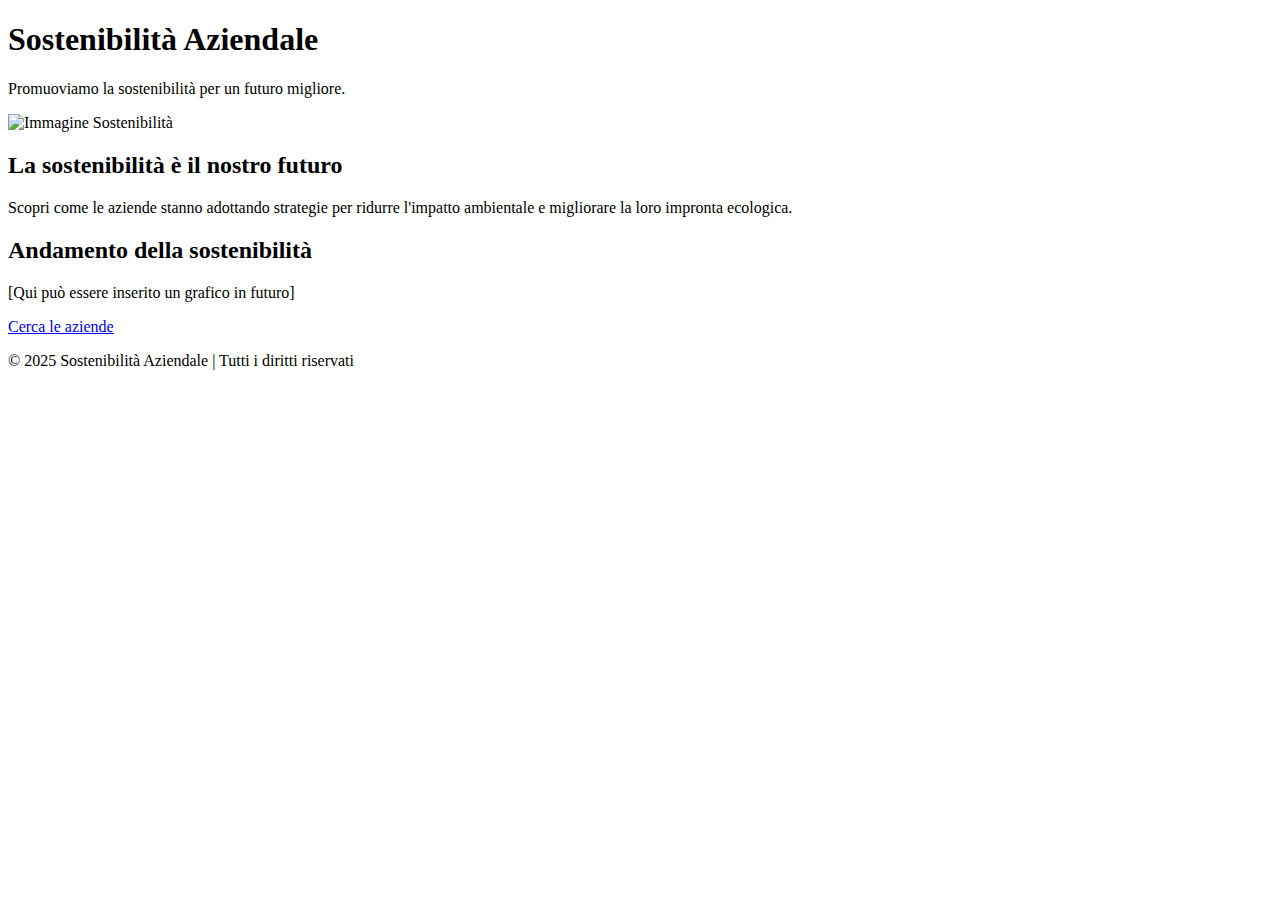
==== index.html @ e7b1c5a8 "Create index.html" ====
<!DOCTYPE html>
<html lang="it">
<head>
    <meta charset="UTF-8">
    <meta name="viewport" content="width=device-width, initial-scale=1.0">
    <title>Sostenibilità Aziendale</title>
    <link rel="stylesheet" href="styles.css">
</head>
<body>
    <header>
        <h1>Sostenibilità Aziendale</h1>
        <p>Promuoviamo la sostenibilità per un futuro migliore.</p>
    </header>
    <main>
        <section class="hero">
            <img src="Screenshot 2024-12-10 234023.png" alt="Immagine Sostenibilità">
            <div class="hero-text">
                <h2>La sostenibilità è il nostro futuro</h2>
                <p>
                    Scopri come le aziende stanno adottando strategie per ridurre l'impatto ambientale
                    e migliorare la loro impronta ecologica.
                </p>
            </div>
        </section>
        <section class="charts">
            <h2>Andamento della sostenibilità</h2>
            <div class="chart-placeholder">
                <p>[Qui può essere inserito un grafico in futuro]</p>
            </div>
        </section>
        <section class="navigation">
            <a href="search.html" class="btn">Cerca le aziende</a>
        </section>
    </main>
    <footer>
        <p>&copy; 2025 Sostenibilità Aziendale | Tutti i diritti riservati</p>
    </footer>
</body>
</html>
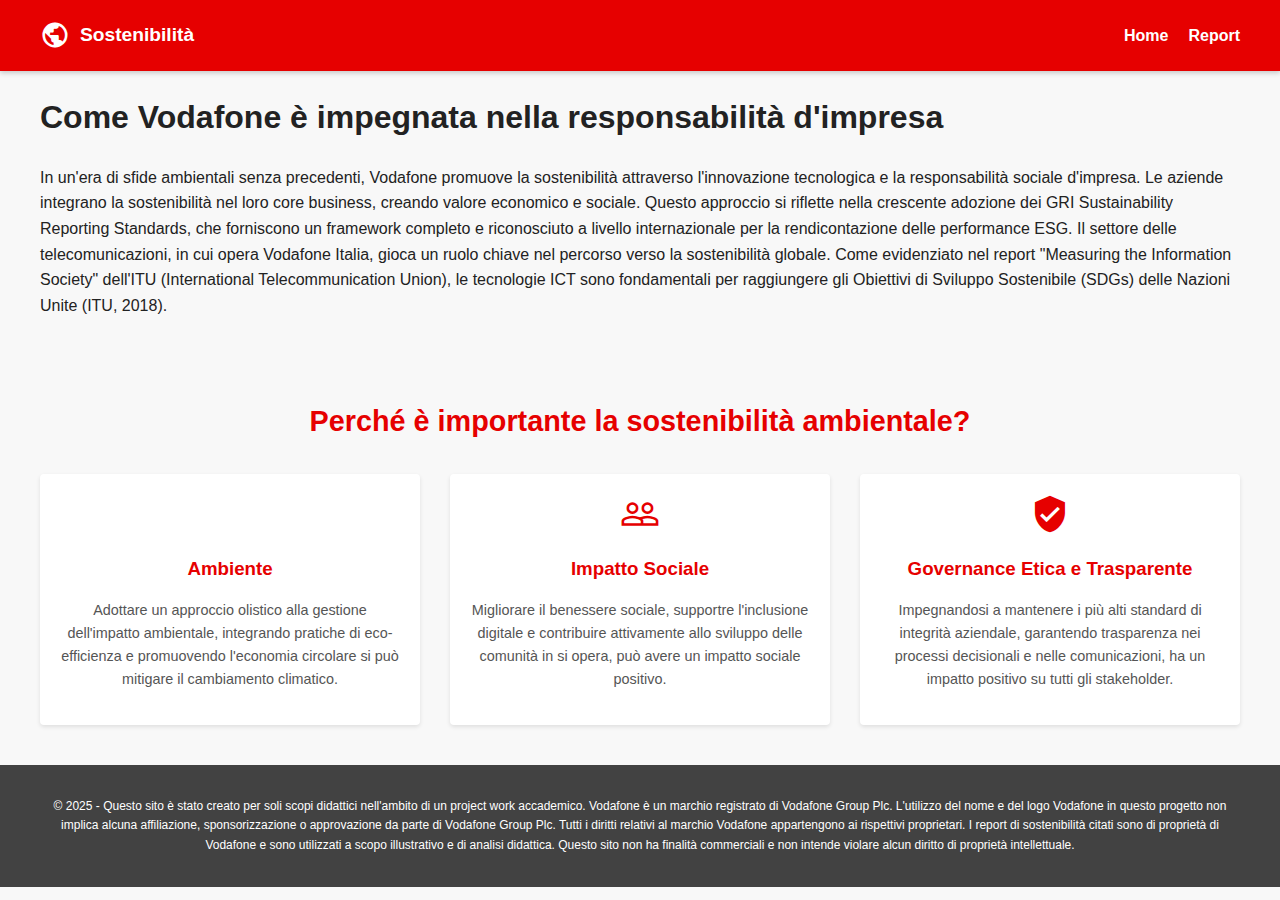
==== commit 364f587a: "Add files via upload" ====
--- a/index.html
+++ b/index.html
@@ -1,39 +1,76 @@
-<!DOCTYPE html>
-<html lang="it">
-<head>
-    <meta charset="UTF-8">
-    <meta name="viewport" content="width=device-width, initial-scale=1.0">
-    <title>Sostenibilità Aziendale</title>
-    <link rel="stylesheet" href="styles.css">
-</head>
-<body>
-    <header>
-        <h1>Sostenibilità Aziendale</h1>
-        <p>Promuoviamo la sostenibilità per un futuro migliore.</p>
-    </header>
-    <main>
-        <section class="hero">
-            <img src="Screenshot 2024-12-10 234023.png" alt="Immagine Sostenibilità">
-            <div class="hero-text">
-                <h2>La sostenibilità è il nostro futuro</h2>
-                <p>
-                    Scopri come le aziende stanno adottando strategie per ridurre l'impatto ambientale
-                    e migliorare la loro impronta ecologica.
-                </p>
-            </div>
-        </section>
-        <section class="charts">
-            <h2>Andamento della sostenibilità</h2>
-            <div class="chart-placeholder">
-                <p>[Qui può essere inserito un grafico in futuro]</p>
-            </div>
-        </section>
-        <section class="navigation">
-            <a href="search.html" class="btn">Cerca le aziende</a>
-        </section>
-    </main>
-    <footer>
-        <p>&copy; 2025 Sostenibilità Aziendale | Tutti i diritti riservati</p>
-    </footer>
-</body>
-</html>
+<!DOCTYPE html>
+<html lang="it">
+<head>
+    <meta charset="UTF-8">
+    <meta name="viewport" content="width=device-width, initial-scale=1.0">
+    <title>Sostenibilità - Il Nostro Impegno</title>
+    <link rel="stylesheet" href="https://fonts.googleapis.com/icon?family=Material+Icons">
+    <link rel="stylesheet" href="style.css">
+</head>
+<body>
+    <header>
+        <div class="container">
+            <a href="index.html" class="logo-link">
+                <i class="material-icons">public</i>
+                <span>Sostenibilità</span>
+            </a>
+            <nav id="main-nav">
+                <button id="hamburger-btn" aria-label="Apri menu">
+                    <span></span>
+                    <span></span>
+                    <span></span>
+                </button>
+                <ul id="menu">
+        <li><a href="index.html">Home</a></li>
+        <li><a href="report.html">Report</a></li>
+      </ul>
+            </nav>
+        </div>
+    </header>
+
+    <main>
+        <section id="hero">
+            <div class="container">
+                <h1>Come Vodafone è impegnata nella responsabilità d'impresa</h1>
+                <p>In un'era di sfide ambientali senza precedenti, Vodafone promuove la sostenibilità attraverso l'innovazione tecnologica e la responsabilità sociale d'impresa. Le aziende integrano la sostenibilità nel loro core business, creando valore economico e sociale. Questo approccio si riflette nella crescente adozione dei GRI Sustainability Reporting Standards, che forniscono un framework completo e riconosciuto a livello internazionale per la rendicontazione delle performance ESG.
+Il settore delle telecomunicazioni, in cui opera Vodafone Italia, gioca un ruolo chiave nel percorso verso la sostenibilità globale. Come evidenziato nel report "Measuring the Information Society" dell'ITU (International Telecommunication Union), le tecnologie ICT sono fondamentali per raggiungere gli Obiettivi di Sviluppo Sostenibile (SDGs) delle Nazioni Unite (ITU, 2018). 
+</p>
+           
+            </div>
+        </section>
+
+        <section id="principi">
+            <div class="container">
+                <h2 class="section-title">Perché è importante la sostenibilità ambientale?</h2>
+                <div class="grid">
+                    <div class="card">
+                        <i class="material-icons">eco</i>
+                        <h3>Ambiente</h3>
+                        <p>Adottare un approccio olistico alla gestione dell'impatto ambientale, integrando pratiche di eco-efficienza e promuovendo l'economia circolare si può mitigare il cambiamento climatico.</p>
+                    </div>
+                    <div class="card">
+                        <i class="material-icons">people_outline</i>
+                        <h3>Impatto Sociale</h3>
+                        <p>Migliorare il benessere sociale, supportre l'inclusione digitale e contribuire attivamente allo sviluppo delle comunità in si opera, può avere un impatto sociale positivo.</p>
+                    </div>
+                    <div class="card">
+                        <i class="material-icons">verified_user</i>
+                        <h3>Governance Etica e Trasparente</h3>
+                        <p>Impegnandosi a mantenere i più alti standard di integrità aziendale, garantendo trasparenza nei processi decisionali e nelle comunicazioni, ha un impatto positivo su tutti gli stakeholder.</p>
+                    </div>
+                </div>
+            </div>
+        </section>
+
+       
+    </main>
+
+    <footer>
+        <div class="container">
+            <p>&copy; 2025 - Questo sito è stato creato per soli scopi didattici nell'ambito di un project work accademico. Vodafone è un marchio registrato di Vodafone Group Plc. L'utilizzo del nome e del logo Vodafone in questo progetto non implica alcuna affiliazione, sponsorizzazione o approvazione da parte di Vodafone Group Plc. Tutti i diritti relativi al marchio Vodafone appartengono ai rispettivi proprietari. I report di sostenibilità citati sono di proprietà di Vodafone e sono utilizzati a scopo illustrativo e di analisi didattica. Questo sito non ha finalità commerciali e non intende violare alcun diritto di proprietà intellettuale.</p>
+        </div>
+    </footer>
+
+    <script src="script.js"></script>
+</body>
+</html>--- a/style.css
+++ b/style.css
@@ -0,0 +1,290 @@
+/* GENERALI */
+body {
+  font-family: 'Roboto', sans-serif;
+  margin: 0;
+  padding: 0;
+  line-height: 1.6;
+  color: #222;
+  background-color: #f8f8f8;
+  font-size: 16px;
+}
+
+/* HEADER */
+header {
+  background-color: #E60000;
+  color: #fff;
+  padding: 20px 0;
+  box-shadow: 0 2px 5px rgba(0, 0, 0, 0.2);
+}
+
+header .container {
+  display: flex;
+  align-items: center;
+  justify-content: space-between;
+}
+
+/* Logo e Titolo */
+.logo-link {
+  color: #fff;
+  text-decoration: none;
+  display: flex;
+  align-items: center;
+  font-weight: 600;
+  font-size: 1.2rem;
+}
+
+.logo-link i {
+  font-size: 30px;
+  margin-right: 10px;
+}
+
+/* Navigazione Principale */
+#main-nav {
+  display: flex;
+  align-items: center;
+}
+
+/* Menu Desktop */
+#main-nav ul {
+  list-style: none;
+  margin: 0;
+  padding: 0;
+  display: flex;
+}
+
+#main-nav li {
+  margin-left: 20px;
+}
+
+#main-nav a {
+  color: #fff;
+  text-decoration: none;
+  font-weight: 600;
+  padding-bottom: 5px;
+  transition: border-bottom 0.2s ease;
+}
+
+#main-nav a:hover {
+  border-bottom: 3px solid white;
+}
+
+/* Hamburger Menu (Mobile) */
+#hamburger-btn {
+  background: none;
+  border: none;
+  cursor: pointer;
+  display: none;
+}
+
+#hamburger-btn span {
+  display: block;
+  width: 25px;
+  height: 3px;
+  background-color: #fff;
+  margin: 5px 0;
+}
+
+/* Menu Mobile (Nascosto di default) */
+#menu {
+  display: none;
+}
+
+/* RESPONSIVE */
+@media (max-width: 768px) {
+  /* Nascondi il menu su mobile */
+  #main-nav ul {
+    display: none;
+  }
+
+  /* Mostra l'hamburger menu su mobile */
+  #hamburger-btn {
+    display: block;
+  }
+
+  /* Menu Mobile Aperto */
+  #main-nav.open #menu {
+    display: flex;
+    flex-direction: column;
+    position: absolute;
+    top: 70px;
+    left: 0;
+    width: 100%;
+    background-color: #E60000;
+    z-index: 10;
+  }
+
+  #main-nav.open li {
+    margin: 0;
+    text-align: center;
+    width: 100%;
+  }
+
+  #main-nav.open a {
+    display: block;
+    padding: 15px;
+  }
+}
+
+/* Pulsante */
+.button {
+  display: inline-block;
+  background-color: #E60000;
+  color: #fff;
+  padding: 12px 25px;
+  border-radius: 2px;
+  font-size: 1rem;
+  font-weight: 600;
+  cursor: pointer;
+  border: none;
+  transition: background-color 0.2s ease;
+  box-shadow: 0 2px 4px rgba(0, 0, 0, 0.2);
+  text-transform: uppercase;
+  letter-spacing: 0.5px;
+}
+
+.button:hover {
+  background-color: #CC0000;
+}
+
+.button i {
+  vertical-align: middle;
+  margin-right: 8px;
+}
+
+/* SEZIONE INTRO */
+#intro {
+  padding: 60px 0;
+  text-align: center;
+}
+
+#intro h1 {
+  font-size: 2.5rem;
+  margin-bottom: 20px;
+  color: #E60000
+}
+
+#intro p {
+  font-size: 1.1rem;
+  margin-bottom: 30px;
+}
+
+/* SEZIONI PRINCIPI E OBIETTIVI */
+.section-title {
+  text-align: center;
+  margin-bottom: 30px;
+  font-size: 1.8rem;
+  color: #E60000;
+}
+
+.grid {
+  display: grid;
+  grid-template-columns: repeat(auto-fit, minmax(250px, 1fr));
+  gap: 30px;
+}
+
+.card {
+  background-color: white;
+  border-radius: 4px;
+  box-shadow: 0 2px 4px rgba(0, 0, 0, 0.1);
+  padding: 20px;
+  text-align: center;
+}
+
+.card i {
+  font-size: 40px;
+  color: #E60000;
+  margin-bottom: 10px;
+}
+
+.card h3 {
+  margin: 10px 0;
+  color: #E60000;
+}
+
+.card p {
+  font-size: 0.9rem;
+  color: #555;
+}
+
+/* SEZIONE PRINCIPI */
+#principi {
+  padding: 40px 0;
+}
+
+/* SEZIONE OBIETTIVI */
+#obiettivi {
+  padding: 40px 0;
+}
+
+#obiettivi p {
+  margin-bottom: 30px;
+  text-align: center;
+}
+
+/* FOOTER */
+footer {
+  background-color: #424242;
+  color: #fff;
+  text-align: center;
+  padding: 20px 0;
+}
+
+footer p {
+  font-size: 12px;
+}
+
+/* ... altri stili per la pagina report ... */
+
+.container {
+  max-width: 1200px;
+  margin: 0 auto;
+  padding: 0 20px;
+}
+
+.data-grid {
+  display: grid;
+  grid-template-columns: repeat(auto-fit, minmax(350px, 1fr));
+  gap: 40px;
+}
+
+.chart-container {
+  width: 100%;
+  max-width: 350px;
+  height: auto;
+  position: relative;
+  margin: auto;
+}
+
+.tabs {
+    display: flex;
+    justify-content: center;
+    margin-bottom: 30px;
+    flex-wrap: wrap;
+}
+
+.tab {
+    background-color: #eee;
+    color: #333;
+    border: none;
+    padding: 10px 20px;
+    margin: 0 5px 5px 0;
+    border-radius: 4px 4px 0 0;
+    cursor: pointer;
+    transition: background-color 0.3s ease;
+}
+
+.tab:hover {
+    background-color: #ddd;
+}
+
+.tab.active {
+    background-color: #E60000; /* Rosso Vodafone */
+    color: white;
+}
+
+.cards {
+    display: flex;
+    flex-wrap: wrap;
+    justify-content: center;
+    gap: 20px;
+}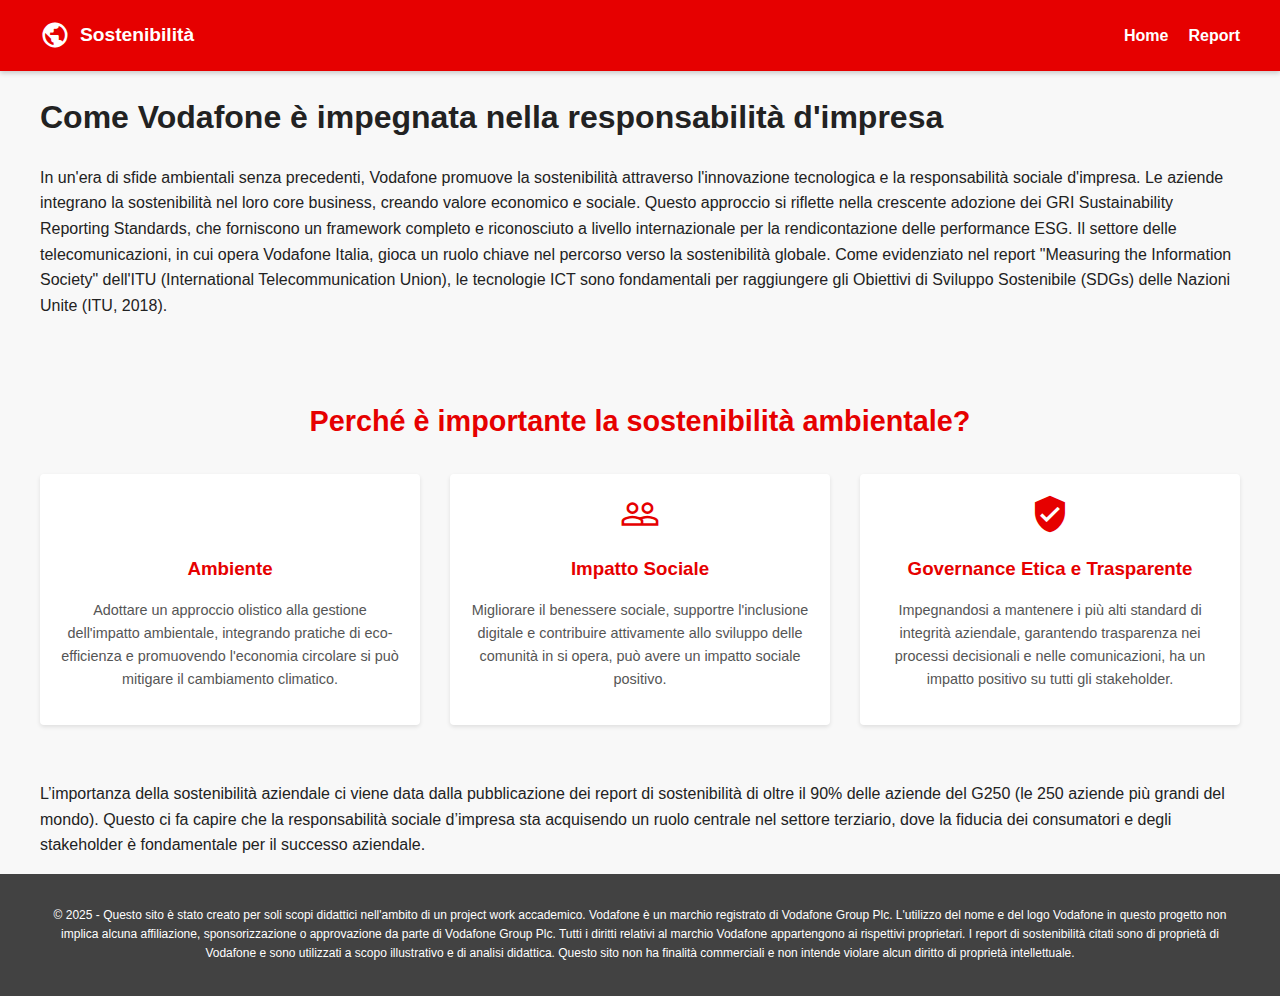
==== commit 7b2319d2: "Update index.html" ====
--- a/index.html
+++ b/index.html
@@ -61,8 +61,10 @@
                 </div>
             </div>
         </section>
-
-       
+ <main>
+        <section id="hero">
+            <div class="container">
+                <p> L’importanza della sostenibilità aziendale ci viene data dalla pubblicazione dei report di sostenibilità di oltre il 90% delle aziende del G250 (le 250 aziende più grandi del mondo). Questo ci fa capire che la responsabilità sociale d’impresa sta acquisendo un ruolo centrale nel settore terziario, dove la fiducia dei consumatori e degli stakeholder è fondamentale per il successo aziendale.</p>       
     </main>
 
     <footer>
@@ -73,4 +75,4 @@
 
     <script src="script.js"></script>
 </body>
-</html>+</html>
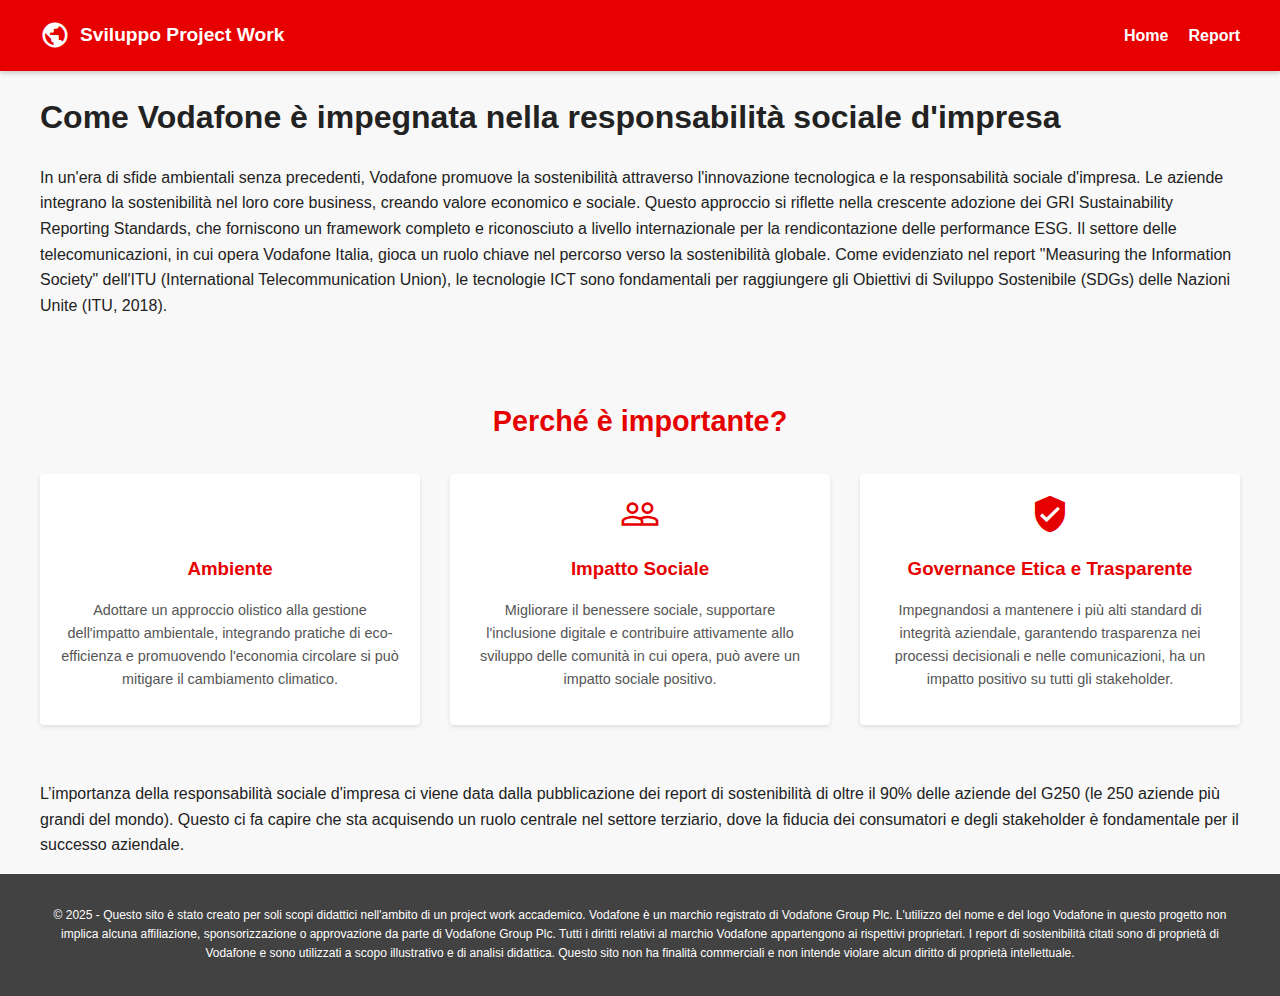
==== commit 8039d7cb: "Update index.html" ====
--- a/index.html
+++ b/index.html
@@ -12,7 +12,7 @@
         <div class="container">
             <a href="index.html" class="logo-link">
                 <i class="material-icons">public</i>
-                <span>Sostenibilità</span>
+                <span>Sviluppo Project Work</span>
             </a>
             <nav id="main-nav">
                 <button id="hamburger-btn" aria-label="Apri menu">
@@ -31,7 +31,7 @@
     <main>
         <section id="hero">
             <div class="container">
-                <h1>Come Vodafone è impegnata nella responsabilità d'impresa</h1>
+                <h1>Come Vodafone è impegnata nella responsabilità sociale d'impresa</h1>
                 <p>In un'era di sfide ambientali senza precedenti, Vodafone promuove la sostenibilità attraverso l'innovazione tecnologica e la responsabilità sociale d'impresa. Le aziende integrano la sostenibilità nel loro core business, creando valore economico e sociale. Questo approccio si riflette nella crescente adozione dei GRI Sustainability Reporting Standards, che forniscono un framework completo e riconosciuto a livello internazionale per la rendicontazione delle performance ESG.
 Il settore delle telecomunicazioni, in cui opera Vodafone Italia, gioca un ruolo chiave nel percorso verso la sostenibilità globale. Come evidenziato nel report "Measuring the Information Society" dell'ITU (International Telecommunication Union), le tecnologie ICT sono fondamentali per raggiungere gli Obiettivi di Sviluppo Sostenibile (SDGs) delle Nazioni Unite (ITU, 2018). 
 </p>
@@ -41,7 +41,7 @@
 
         <section id="principi">
             <div class="container">
-                <h2 class="section-title">Perché è importante la sostenibilità ambientale?</h2>
+                <h2 class="section-title">Perché è importante?</h2>
                 <div class="grid">
                     <div class="card">
                         <i class="material-icons">eco</i>
@@ -51,7 +51,7 @@
                     <div class="card">
                         <i class="material-icons">people_outline</i>
                         <h3>Impatto Sociale</h3>
-                        <p>Migliorare il benessere sociale, supportre l'inclusione digitale e contribuire attivamente allo sviluppo delle comunità in si opera, può avere un impatto sociale positivo.</p>
+                        <p>Migliorare il benessere sociale, supportare l'inclusione digitale e contribuire attivamente allo sviluppo delle comunità in cui opera, può avere un impatto sociale positivo.</p>
                     </div>
                     <div class="card">
                         <i class="material-icons">verified_user</i>
@@ -64,7 +64,7 @@
  <main>
         <section id="hero">
             <div class="container">
-                <p> L’importanza della sostenibilità aziendale ci viene data dalla pubblicazione dei report di sostenibilità di oltre il 90% delle aziende del G250 (le 250 aziende più grandi del mondo). Questo ci fa capire che la responsabilità sociale d’impresa sta acquisendo un ruolo centrale nel settore terziario, dove la fiducia dei consumatori e degli stakeholder è fondamentale per il successo aziendale.</p>       
+                <p> L’importanza della responsabilità sociale d'impresa ci viene data dalla pubblicazione dei report di sostenibilità di oltre il 90% delle aziende del G250 (le 250 aziende più grandi del mondo). Questo ci fa capire che sta acquisendo un ruolo centrale nel settore terziario, dove la fiducia dei consumatori e degli stakeholder è fondamentale per il successo aziendale.</p>       
     </main>
 
     <footer>
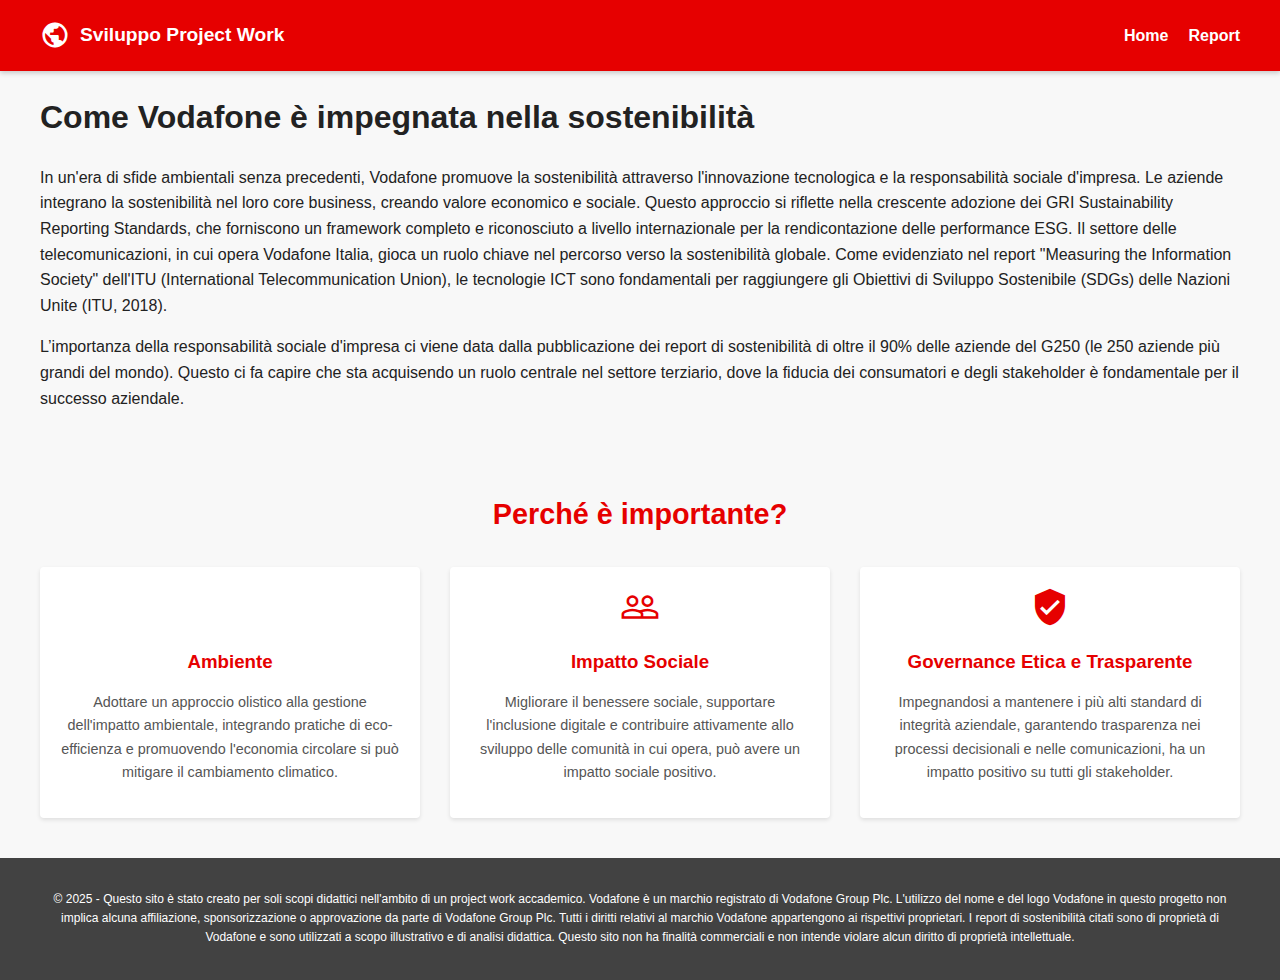
==== commit d95767ef: "Update index.html" ====
--- a/index.html
+++ b/index.html
@@ -31,10 +31,10 @@
     <main>
         <section id="hero">
             <div class="container">
-                <h1>Come Vodafone è impegnata nella responsabilità sociale d'impresa</h1>
+                <h1>Come Vodafone è impegnata nella sostenibilità</h1>
                 <p>In un'era di sfide ambientali senza precedenti, Vodafone promuove la sostenibilità attraverso l'innovazione tecnologica e la responsabilità sociale d'impresa. Le aziende integrano la sostenibilità nel loro core business, creando valore economico e sociale. Questo approccio si riflette nella crescente adozione dei GRI Sustainability Reporting Standards, che forniscono un framework completo e riconosciuto a livello internazionale per la rendicontazione delle performance ESG.
 Il settore delle telecomunicazioni, in cui opera Vodafone Italia, gioca un ruolo chiave nel percorso verso la sostenibilità globale. Come evidenziato nel report "Measuring the Information Society" dell'ITU (International Telecommunication Union), le tecnologie ICT sono fondamentali per raggiungere gli Obiettivi di Sviluppo Sostenibile (SDGs) delle Nazioni Unite (ITU, 2018). 
-</p>
+</p>  <p> L’importanza della responsabilità sociale d'impresa ci viene data dalla pubblicazione dei report di sostenibilità di oltre il 90% delle aziende del G250 (le 250 aziende più grandi del mondo). Questo ci fa capire che sta acquisendo un ruolo centrale nel settore terziario, dove la fiducia dei consumatori e degli stakeholder è fondamentale per il successo aziendale.</p>  
            
             </div>
         </section>
@@ -61,10 +61,8 @@
                 </div>
             </div>
         </section>
- <main>
-        <section id="hero">
-            <div class="container">
-                <p> L’importanza della responsabilità sociale d'impresa ci viene data dalla pubblicazione dei report di sostenibilità di oltre il 90% delle aziende del G250 (le 250 aziende più grandi del mondo). Questo ci fa capire che sta acquisendo un ruolo centrale nel settore terziario, dove la fiducia dei consumatori e degli stakeholder è fondamentale per il successo aziendale.</p>       
+ 
+                    
     </main>
 
     <footer>
